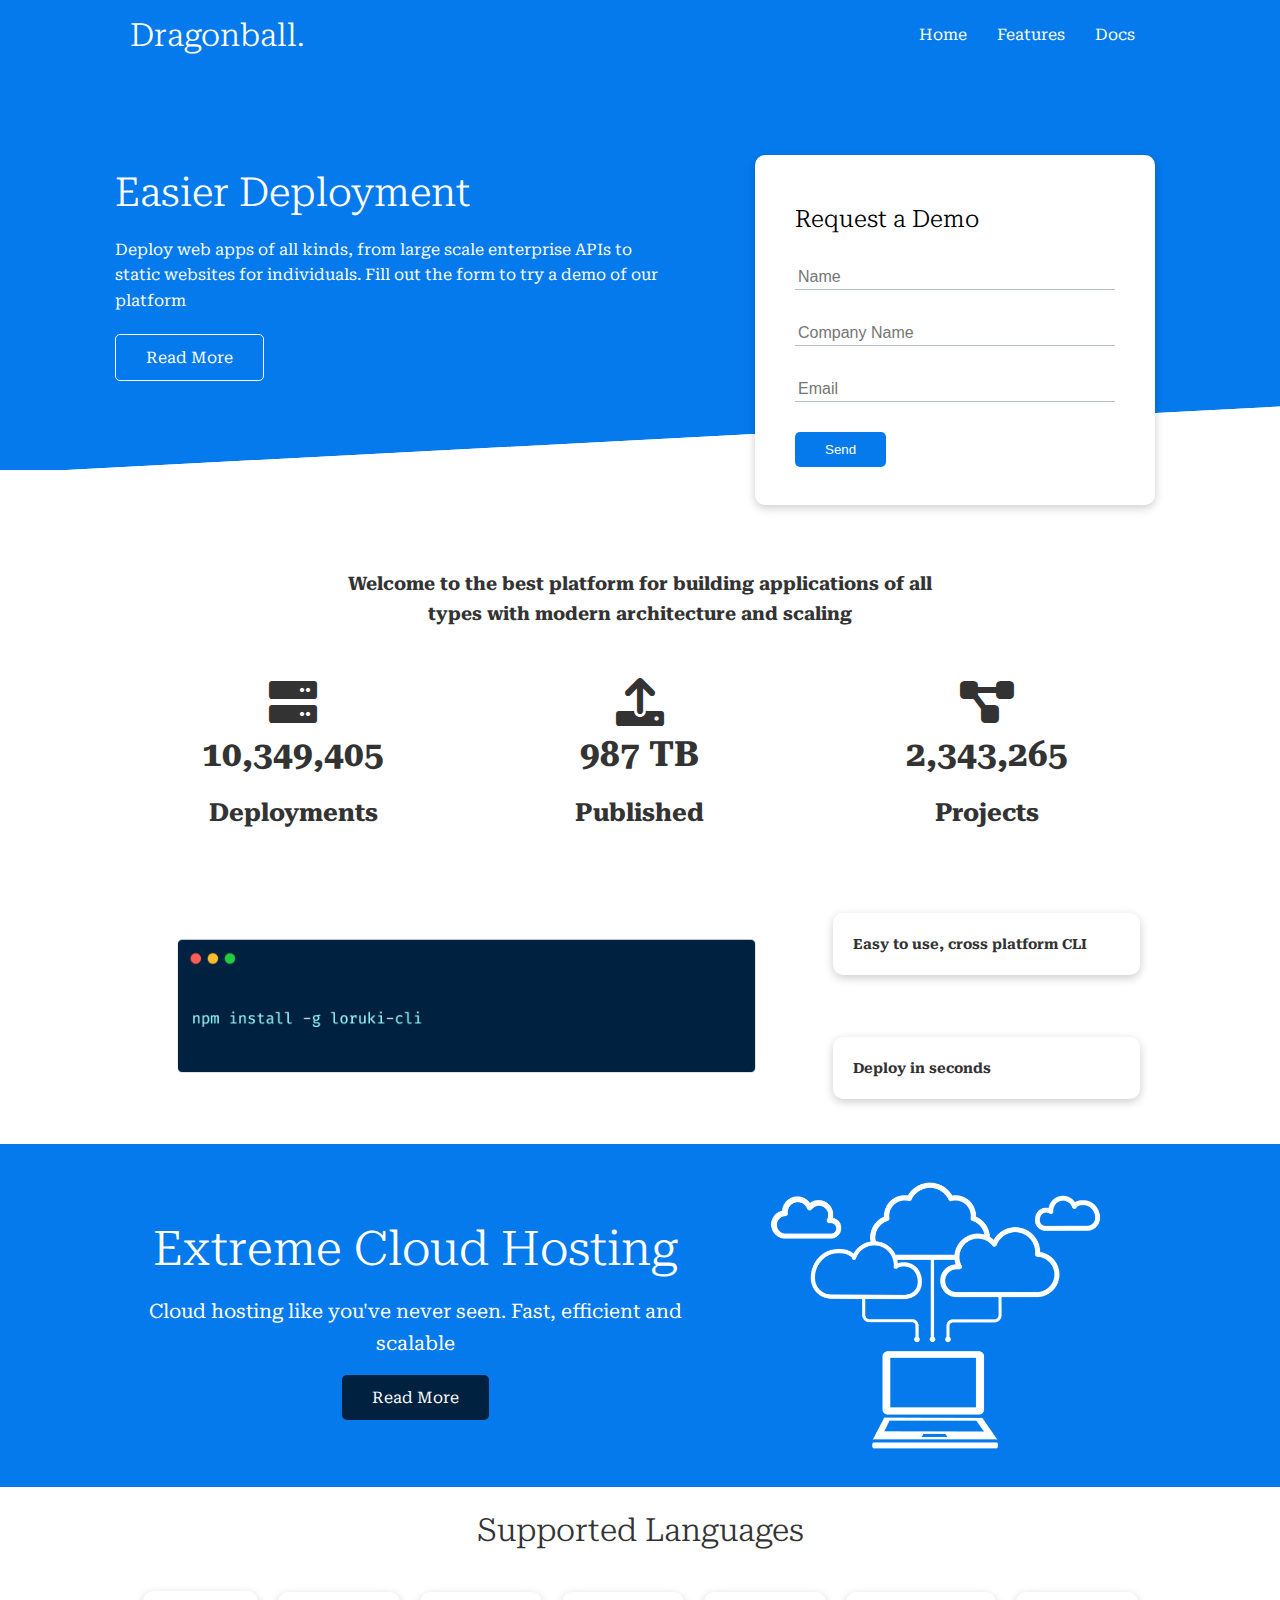
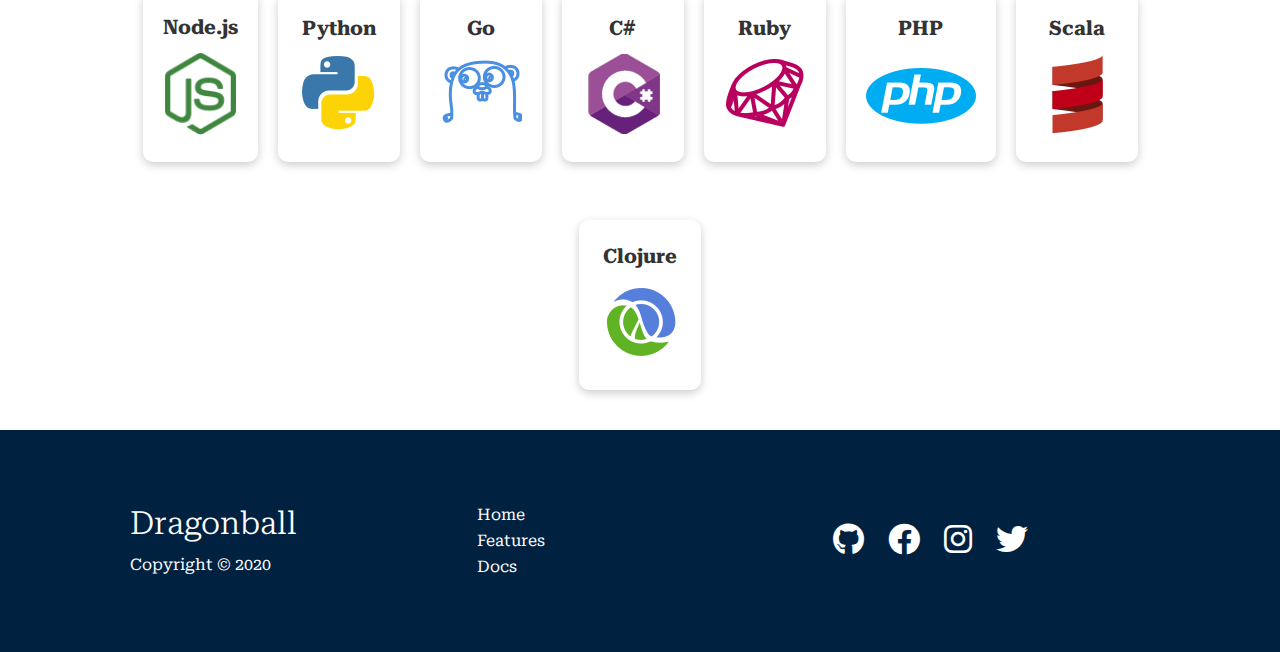
==== index.html @ 69b11b07 "Cloud Platform by Traversy media" ====
<!DOCTYPE html>
<html lang="en">
  <head>
    <meta charset="UTF-8" />
    <meta http-equiv="X-UA-Compatible" content="IE=edge" />
    <meta name="viewport" content="width=device-width, initial-scale=1.0" />
    <title>Dragonball | Cloud Hosting For Everyone</title>
    <link
      rel="stylesheet"
      href="https://cdnjs.cloudflare.com/ajax/libs/font-awesome/6.0.0/css/all.min.css"
      integrity="sha512-9usAa10IRO0HhonpyAIVpjrylPvoDwiPUiKdWk5t3PyolY1cOd4DSE0Ga+ri4AuTroPR5aQvXU9xC6qOPnzFeg=="
      crossorigin="anonymous"
      referrerpolicy="no-referrer"
    />
    <link rel="stylesheet" href="./css/utilities.css" />
    <link rel="stylesheet" href="./css/style.css" />
  </head>
  <body>
    <div class="navbar">
      <div class="container flex">
        <h1 class="logo">Dragonball.</h1>
        <nav>
          <ul>
            <li><a href="index.html">Home</a></li>
            <li><a href="features.html">Features</a></li>
            <li><a href="docs.html">Docs</a></li>
          </ul>
        </nav>
      </div>
    </div>
    <section class="showcase">
      <div class="container grid">
        <div class="showcase-text">
          <h1>Easier Deployment</h1>
          <p>
            Deploy web apps of all kinds, from large scale enterprise APIs to
            static websites for individuals. Fill out the form to try a demo of
            our platform
          </p>
          <a href="features.html" class="btn btn-outline">Read More</a>
        </div>

        <div class="showcase-form card">
          <h2>Request a Demo</h2>
          <form action="">
            <div class="form-control">
              <input type="text" name="name" placeholder="Name" required />
            </div>
            <div class="form-control">
              <input
                type="text"
                name="company"
                placeholder="Company Name"
                required
              />
            </div>
            <div class="form-control">
              <input type="email" name="email" placeholder="Email" required />
            </div>
            <input type="submit" value="Send" class="btn btn-primary" />
          </form>
        </div>
      </div>
    </section>
    <section class="stats">
      <div class="container">
        <h3 class="stats-heading text-center my-1">
          Welcome to the best platform for building applications of all types
          with modern architecture and scaling
        </h3>
        <div class="grid grid-3 text-center my-4">
          <div>
            <i class="fas fa-server fa-3x"></i>
            <h3>10,349,405</h3>
            <p class="text-secondary">Deployments</p>
          </div>
          <div>
            <i class="fas fa-upload fa-3x"></i>
            <h3>987 TB</h3>
            <p class="text-secondary">Published</p>
          </div>
          <div>
            <i class="fas fa-project-diagram fa-3x"></i>
            <h3>2,343,265</h3>
            <p class="text-secondary">Projects</p>
          </div>
        </div>
      </div>
    </section>

    <section class="cli">
      <div class="container grid">
        <img src="images/cli.png" alt="" />
        <div class="card">
          <h3>Easy to use, cross platform CLI</h3>
        </div>
        <div class="card">
          <h3>Deploy in seconds</h3>
        </div>
      </div>
    </section>

    <section class="cloud bg-primary my-2 py-2">
      <div class="container grid">
        <div class="text-center">
          <h2 class="lg">Extreme Cloud Hosting</h2>
          <p class="lead my-1">
            Cloud hosting like you've never seen. Fast, efficient and scalable
          </p>
          <a href="features.html" class="btn btn-dark">Read More</a>
        </div>
        <img src="images/cloud.png" alt="" />
      </div>
    </section>

    <section class="languages">
      <h2 class="md text-center my-2">Supported Languages</h2>
      <div class="container flex">
        <div class="card">
          <h4>Node.js</h4>
          <img src="/images/logos/node.png" alt="" />
        </div>
        <div class="card">
          <h4>Python</h4>
          <img src="/images/logos/python.png" alt="" />
        </div>
        <div class="card">
          <h4>Go</h4>
          <img src="/images/logos/go.png" alt="" />
        </div>
        <div class="card">
          <h4>C#</h4>
          <img src="/images/logos/csharp.png" alt="" />
        </div>
        <div class="card">
          <h4>Ruby</h4>
          <img src="/images/logos/ruby.png" alt="" />
        </div>
        <div class="card">
          <h4>PHP</h4>
          <img src="/images/logos/php.png" alt="" />
        </div>
        <div class="card">
          <h4>Scala</h4>
          <img src="/images/logos/scala.png" alt="" />
        </div>
        <div class="card">
          <h4>Clojure</h4>
          <img src="/images/logos/clojure.png" alt="" />
        </div>
      </div>
    </section>

    <footer class="footer bg-dark py-5">
      <div class="container grid grid-3">
        <div>
          <h1>Dragonball</h1>
          <p>Copyright &copy; 2020</p>
        </div>
        <nav>
          <ul>
            <li><a href="index.html">Home</a></li>
            <li><a href="features.html">Features</a></li>
            <li><a href="docs.html">Docs</a></li>
          </ul>
        </nav>
        <div class="social">
          <a href="#"><i class="fab fa-github fa-2x"></i></a>
          <a href="#"><i class="fab fa-facebook fa-2x"></i></a>
          <a href="#"><i class="fab fa-instagram fa-2x"></i></a>
          <a href="#"><i class="fab fa-twitter fa-2x"></i></a>
        </div>
      </div>
    </footer>
  </body>
</html>
---- css/utilities.css ----
.container {
  max-width: 1100px;
  margin: 0 auto;
  overflow: auto;
  padding: 0 40px;
}

.card {
  background-color: #fff;
  border-radius: 10px;
  box-shadow: 0 3px 10px rgba(0, 0, 0, 0.2);
  padding: 20px;
  margin: 10px;
}

.alert {
  background-color: var(--light-color);
  padding: 10px 20px;
  font-weight: bold;
  margin: 15px 0;
}

.alert i {
  margin-right: 10px;
}

.alert-success {
  background-color: var(--success-color);
  color: #fff;
}

.alert-error {
  background-color: var(--error-color);
  color: #fff;
}

.flex {
  display: flex;
  justify-content: center;
  align-items: center;
  height: 100%;
}

.grid {
  display: grid;
  grid-template-columns: repeat(2, 1fr);
  gap: 20px;
  justify-content: center;
  align-items: center;
  height: 100%;
}

.grid-3 {
  grid-template-columns: repeat(3, 1fr);
}

.btn {
  display: inline-block;
  padding: 10px 30px;
  cursor: pointer;
  background: var(--primary-color);
  color: #fff;
  border: none;
  border-radius: 5px;
}

.btn-outline {
  background-color: transparent;
  border: 1px solid white;
}

.btn:hover {
  transform: scale(0.9);
}

.bg-primary,
.btn-primary {
  background-color: var(--primary-color);
  color: #fff;
}

.bg-secondary,
.btn-secondary {
  background-color: var(--secondary-color);
  color: #fff;
}

.bg-dark,
.btn-dark {
  background-color: var(--dark-color);
  color: #fff;
}

.bg-light,
.btn-light {
  background-color: var(--light-color);
  color: #333;
}

.text-primary {
  color: var(--primary-color);
}

.bg-primary a,
.btn-primary a,
.bg-secondary a,
.btn-secondary a,
.bg-dark a,
.btn-dark a {
  color: #fff;
}

.text-center {
  text-align: center;
}

/* Margin */

.my-1 {
  margin: 1rem 0;
}

.my-2 {
  margin: 1.5rem 0;
}

.my-3 {
  margin: 2rem 0;
}

.my-4 {
  margin: 3rem 0;
}

.my-5 {
  margin: 4rem 0;
}

.m-1 {
  margin: 1rem;
}

.m-2 {
  margin: 1.5rem;
}

.m-3 {
  margin: 2rem;
}

.m-4 {
  margin: 3rem;
}

.m-5 {
  margin: 4rem;
}

/* Padding */

.py-1 {
  padding: 1rem 0;
}

.py-2 {
  padding: 1.5rem 0;
}

.py-3 {
  padding: 2rem 0;
}

.py-4 {
  padding: 3rem 0;
}

.py-5 {
  padding: 4rem 0;
}

.p-1 {
  padding: 1rem;
}

.p-2 {
  padding: 1.5rem;
}

.p-3 {
  padding: 2rem;
}

.p-4 {
  padding: 3rem;
}

.p-5 {
  padding: 4rem;
}

/*Text sizes*/

.lead {
  font-size: 20px;
}

.sm {
  font-size: 1rem;
}

.md {
  font-size: 2rem;
}

.lg {
  font-size: 3rem;
}

.xl {
  font-size: 4rem;
}
---- css/style.css ----
@import url("https://fonts.googleapis.com/css2?family=Roboto+Serif:wght@100&display=swap");

:root {
  --primary-color: #047aed;
  --secondary-color: #1c3fa8;
  --dark-color: #002240;
  --light-color: #f4f4f4;
  --success-color: #5cb85c;
  --error-color: #d9534f;
}

html {
  font-size: 16px;
}

* {
  box-sizing: border-box;
  padding: 0;
  margin: 0;
}

body {
  font-family: "Roboto Serif", sans-serif;
  color: #333;
  line-height: 1.6;
}

ul {
  list-style-type: none;
}

a {
  text-decoration: none;
  color: #333;
}

h1,
h2 {
  font-weight: 300;
  line-height: 1.2;
  margin: 10px 0;
}

p {
  margin: 10px 0;
}

img {
  width: 100%;
}

.navbar {
  background-color: var(--primary-color);
  color: #fff;
  height: 70px;
}

.navbar ul {
  display: flex;
}

.navbar a {
  color: white;
  padding: 10px;
  margin: 0 5px;
}

.navbar a:hover {
  border-bottom: 2px solid #fff;
}

.navbar .flex {
  justify-content: space-between;
}

/* Showcase */

.showcase {
  height: 400px;
  background-color: var(--primary-color);
  color: #fff;
  position: relative;
}

.showcase h1 {
  font-size: 40px;
}

.showcase h2 {
  color: black;
}

.showcase p {
  margin: 20px 0;
}

.showcase .grid {
  grid-template-columns: 55% 45%;
  gap: 30px;
  overflow: visible;
}

.showcase-text {
  animation: sildeInFromLeft 1s ease-in;
}

.showcase-form {
  position: relative;
  top: 60px;
  height: 350px;
  width: 400px;
  padding: 40px;
  z-index: 100;
  justify-self: flex-end;
  animation: sildeInFromRight 1s ease-in;
}

.showcase-form .form-control {
  margin: 30px 0;
}

.showcase-form input[type="text"],
.showcase-form input[type="email"] {
  border: 0;
  border-bottom: 1px solid #b4becb;
  width: 100%;
  padding: 3px;
  font-size: 16px;
}

.showcase-form input:focus {
  outline: none;
}

.showcase::before,
.showcase::after {
  content: "";
  position: absolute;
  height: 100px;
  bottom: -70px;
  right: 0;
  left: 0;
  background: #fff;
  transform: skewY(-3deg);
  -webkit-transform: skewY(-3deg);
  -moz-transform: skewY(-3deg);
  -ms-transform: skewY(-3deg);
}

/* Stats */

.stats {
  padding-top: 100px;
  animation: slideInFromBottom 1s ease-in;
}

.stats-heading {
  max-width: 600px;
  margin: auto;
}

.stats .grid h3 {
  font-size: 35px;
}

.stats .grid p {
  font-size: 25px;
  font-weight: bold;
}

/* cli */

.cli h3 {
  font-size: 14px;
}

.cli .grid {
  grid-template-columns: repeat(3, 1fr);
  grid-template-rows: repeat(2, 1fr);
}

.cli .grid > *:first-child {
  grid-column: 1 / span 2;
  grid-row: 1 / span 2;
}

/* cloud */

.cloud .grid {
  grid-template-columns: 4fr 3fr;
}

.languages .flex {
  flex-wrap: wrap;
}

.languages .card {
  text-align: center;
  margin: 18px 10px 40px;
  transition: transform 0.2s ease-in;
}

.languages .card h4 {
  font-size: 20px;
  margin-bottom: 10px;
}

.languages .card:hover {
  transform: translateY(-10px);
}

.footer .social a {
  margin: 0 10px;
}

/* Features */

.features-head img {
  width: 200px;
  justify-self: flex-end;
}

.features-sub-head img {
  width: 300px;
  justify-self: flex-end;
}

.features-main .card > i {
  margin-right: 20px;
}

.features-main .grid {
  padding: 30px;
}

.features-main .grid > *:first-child {
  grid-column: 1 / span 3;
}

.features-main .grid > *:nth-child(2) {
  grid-column: 1 / span 2;
}

.docs-head img {
  width: 200px;
  justify-self: flex-end;
}

.docs-main h3 {
  margin: 20px 0;
}

.docs-main .grid {
  grid-template-columns: 1fr 2fr;
  align-items: flex-start;
}

.docs-main nav li {
  font-size: 17px;
  padding-bottom: 5px;
  margin-bottom: 5px;
  border-bottom: 1px solid #333;
}

.docs-main a:hover {
  font-weight: bold;
}

code,
pre {
  background-color: #333;
  color: #fff;
  padding: 10px;
}

/* Animations */

@keyframes sildeInFromLeft {
  0% {
    transform: translateX(-100%);
  }
  100% {
    transform: translateX(0);
  }
}

@keyframes sildeInFromRight {
  0% {
    transform: translateX(100%);
  }
  100% {
    transform: translateX(0);
  }
}

@keyframes sildeInFromTop {
  0% {
    transform: translateY(-100%);
  }
  100% {
    transform: translateY(0);
  }
}

@keyframes sildeInFromBottom {
  0% {
    transform: translateY(100%);
  }
  100% {
    transform: translateY(0);
  }
}

/* Tablets and under */

@media (max-width: 768px) {
  .grid,
  .showcase .grid,
  .stats .grid,
  .cli .grid,
  .cloud .grid,
  .features-main .grid,
  .docs-main .grid {
    grid-template-columns: 1fr;
    grid-template-rows: 1fr;
  }

  .showcase {
    height: auto;
  }

  .showcase-text {
    text-align: center;
    margin-top: 40px;
    animation: sildeInFromTop 1s ease-in;
  }

  .showcase-form {
    justify-self: center;
    margin: auto;
    animation: sildeInFromBottom 1s ease-in;
  }

  .cli .grid > *:first-child {
    grid-row: 1;
    grid-column: 1;
  }

  .features-head,
  .features-sub-head,
  .docs-head {
    text-align: center;
  }

  .features-head img,
  .features-sub-head img,
  .docs-head img {
    justify-self: center;
  }

  .features-main .grid > *:first-child,
  .features-main .grid > *:nth-child(2) {
    grid-column: 1;
  }
}

/* Mobile */
@media (max-width: 500px) {
  .navbar {
    height: 110px;
  }
  .navbar .flex {
    flex-direction: column;
  }

  .navbar ul {
    padding: 10px;
    background-color: rgba(0, 0, 0, 0.1);
  }
}
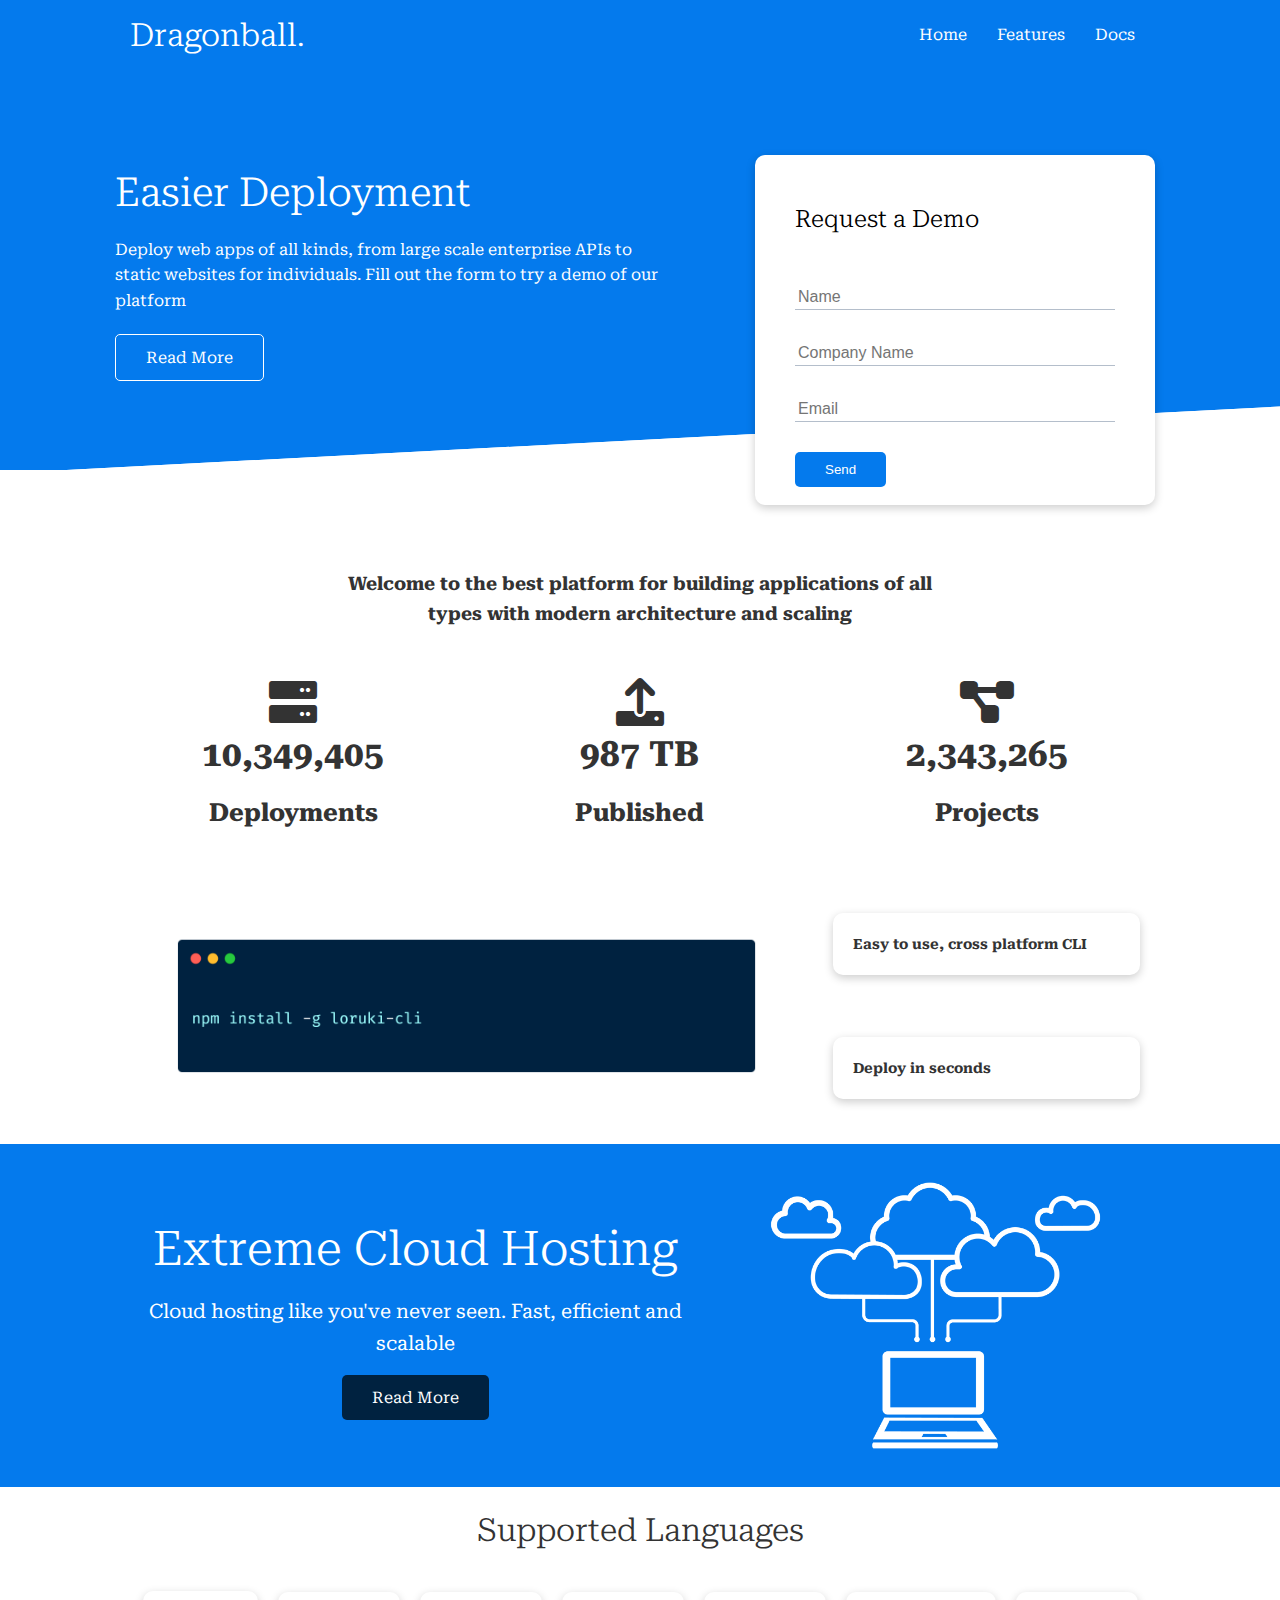
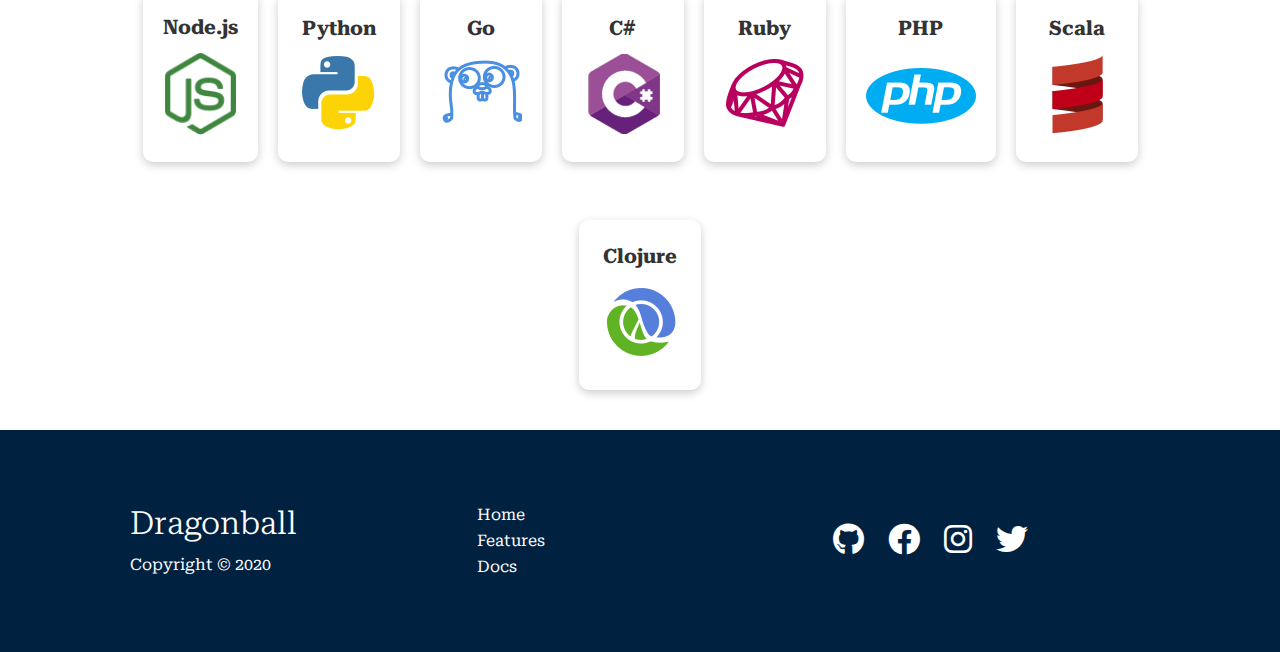
==== commit 9305d348: "hosting" ====
--- a/index.html
+++ b/index.html
@@ -42,7 +42,19 @@
 
         <div class="showcase-form card">
           <h2>Request a Demo</h2>
-          <form action="">
+          <form
+            name="contact"
+            method="POST"
+            netlify-honeypot="bot-field"
+            data-netlify="true"
+          >
+            <p class="hidden">
+              <label
+                >Don't fill this out if you're human:
+                <input name="bot-field" />
+              </label>
+            </p>
+            <input type="hidden" name="form-name" value="contact" />
             <div class="form-control">
               <input type="text" name="name" placeholder="Name" required />
             </div>
--- a/css/style.css
+++ b/css/style.css
@@ -273,6 +273,11 @@
   padding: 10px;
 }
 
+.hidden {
+  height: 0;
+  visibility: hidden;
+}
+
 /* Animations */
 
 @keyframes sildeInFromLeft {
